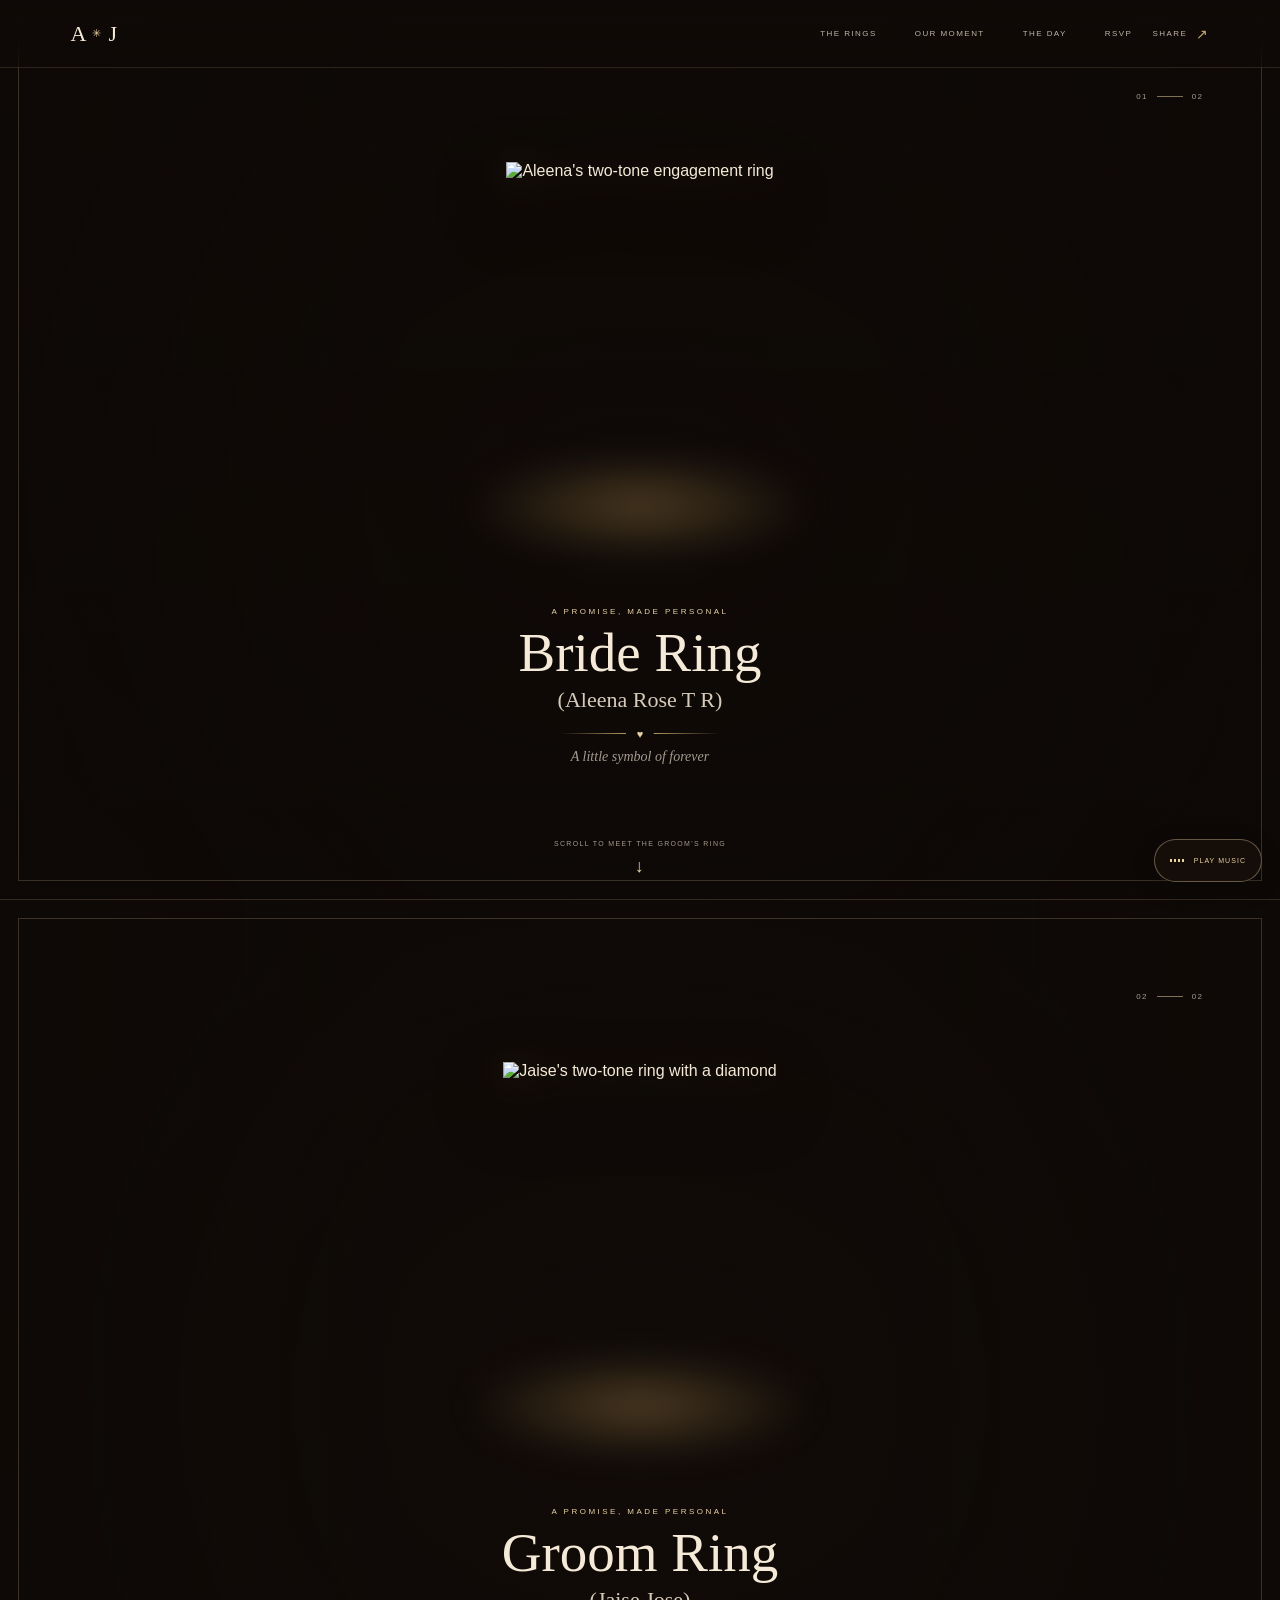
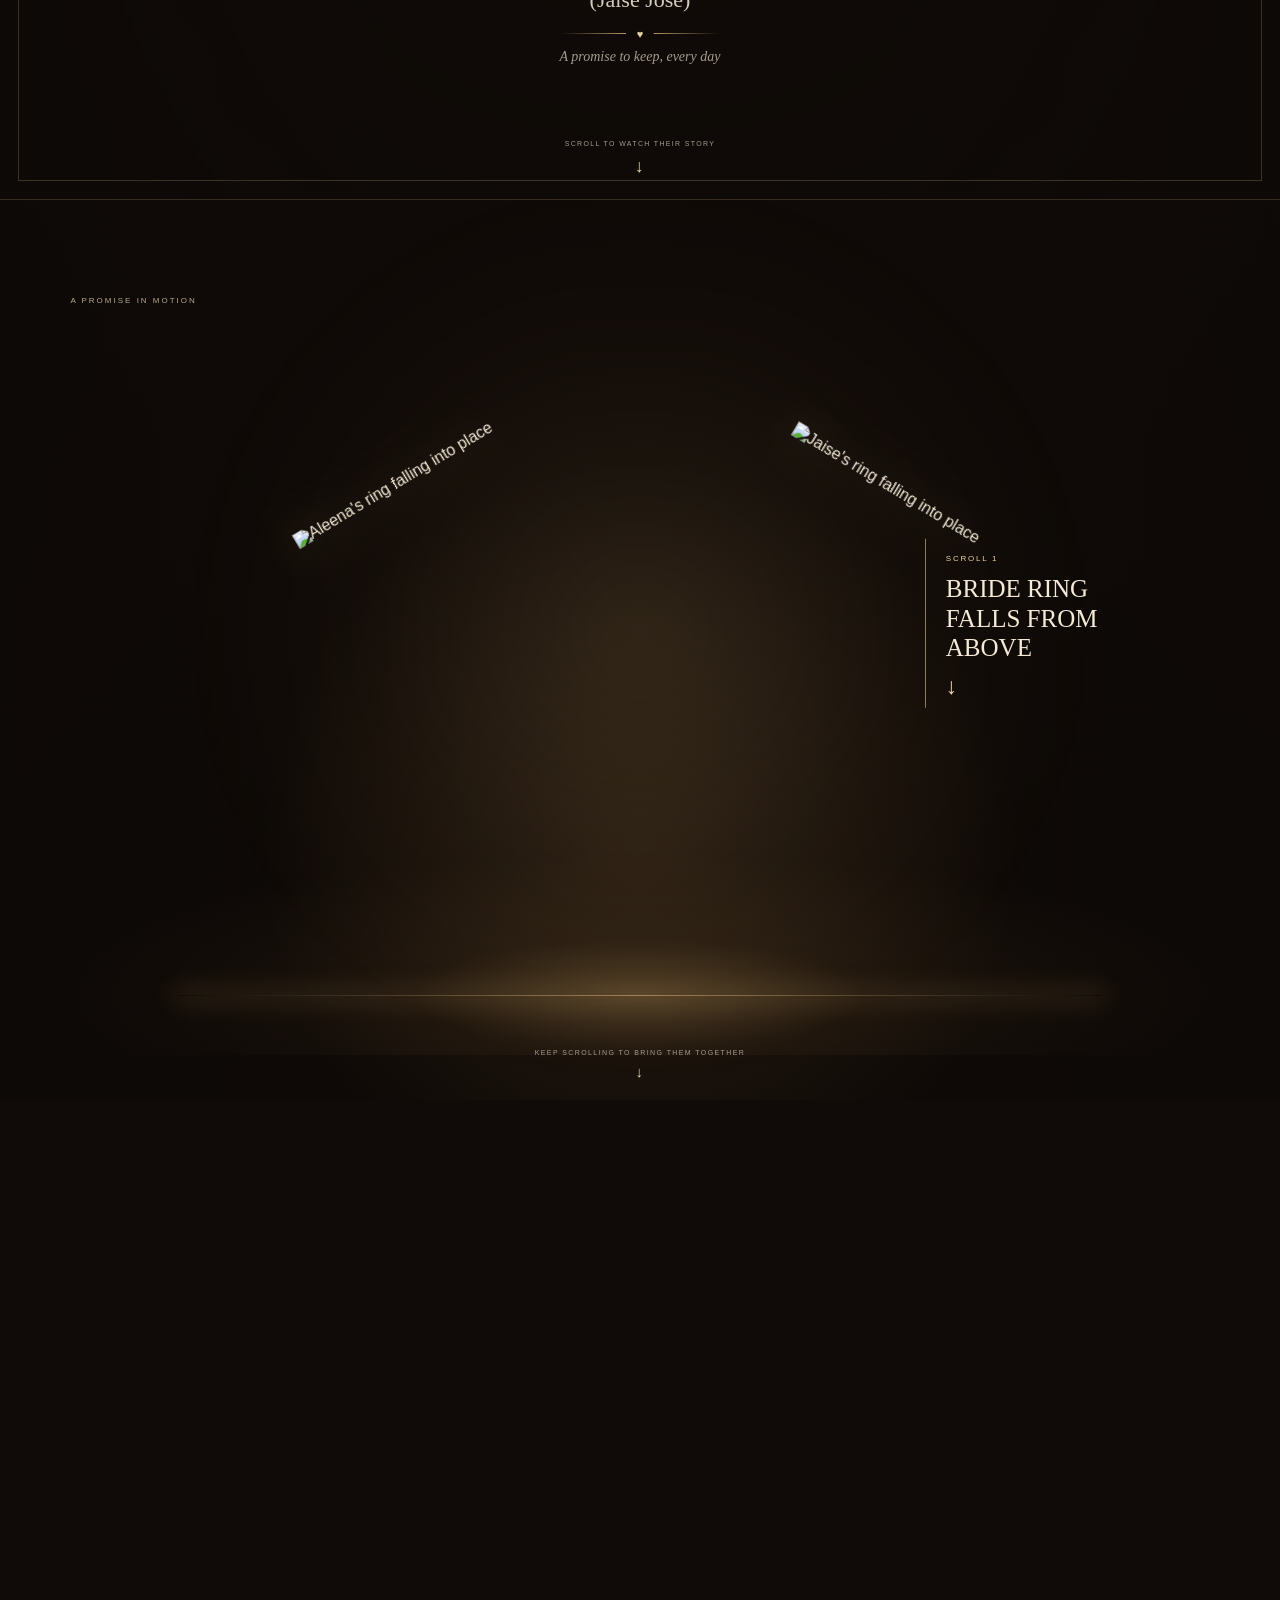
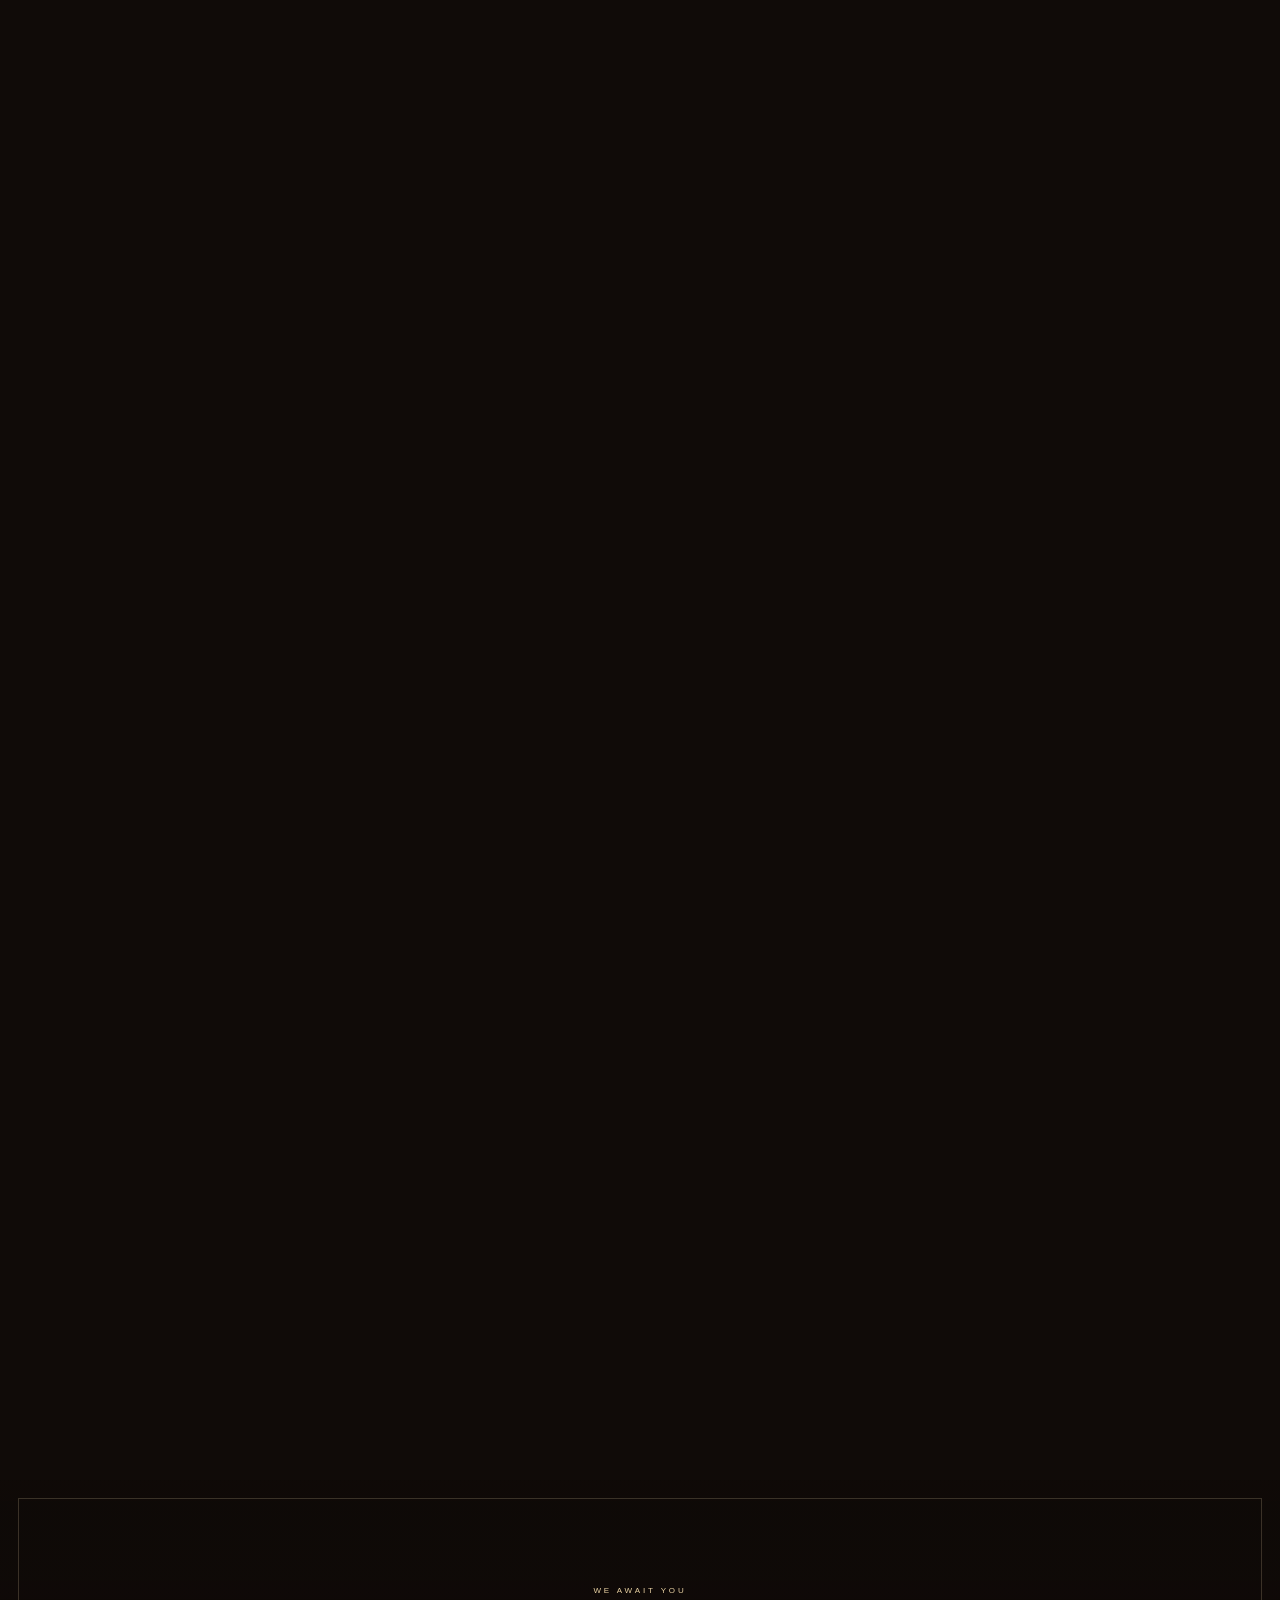
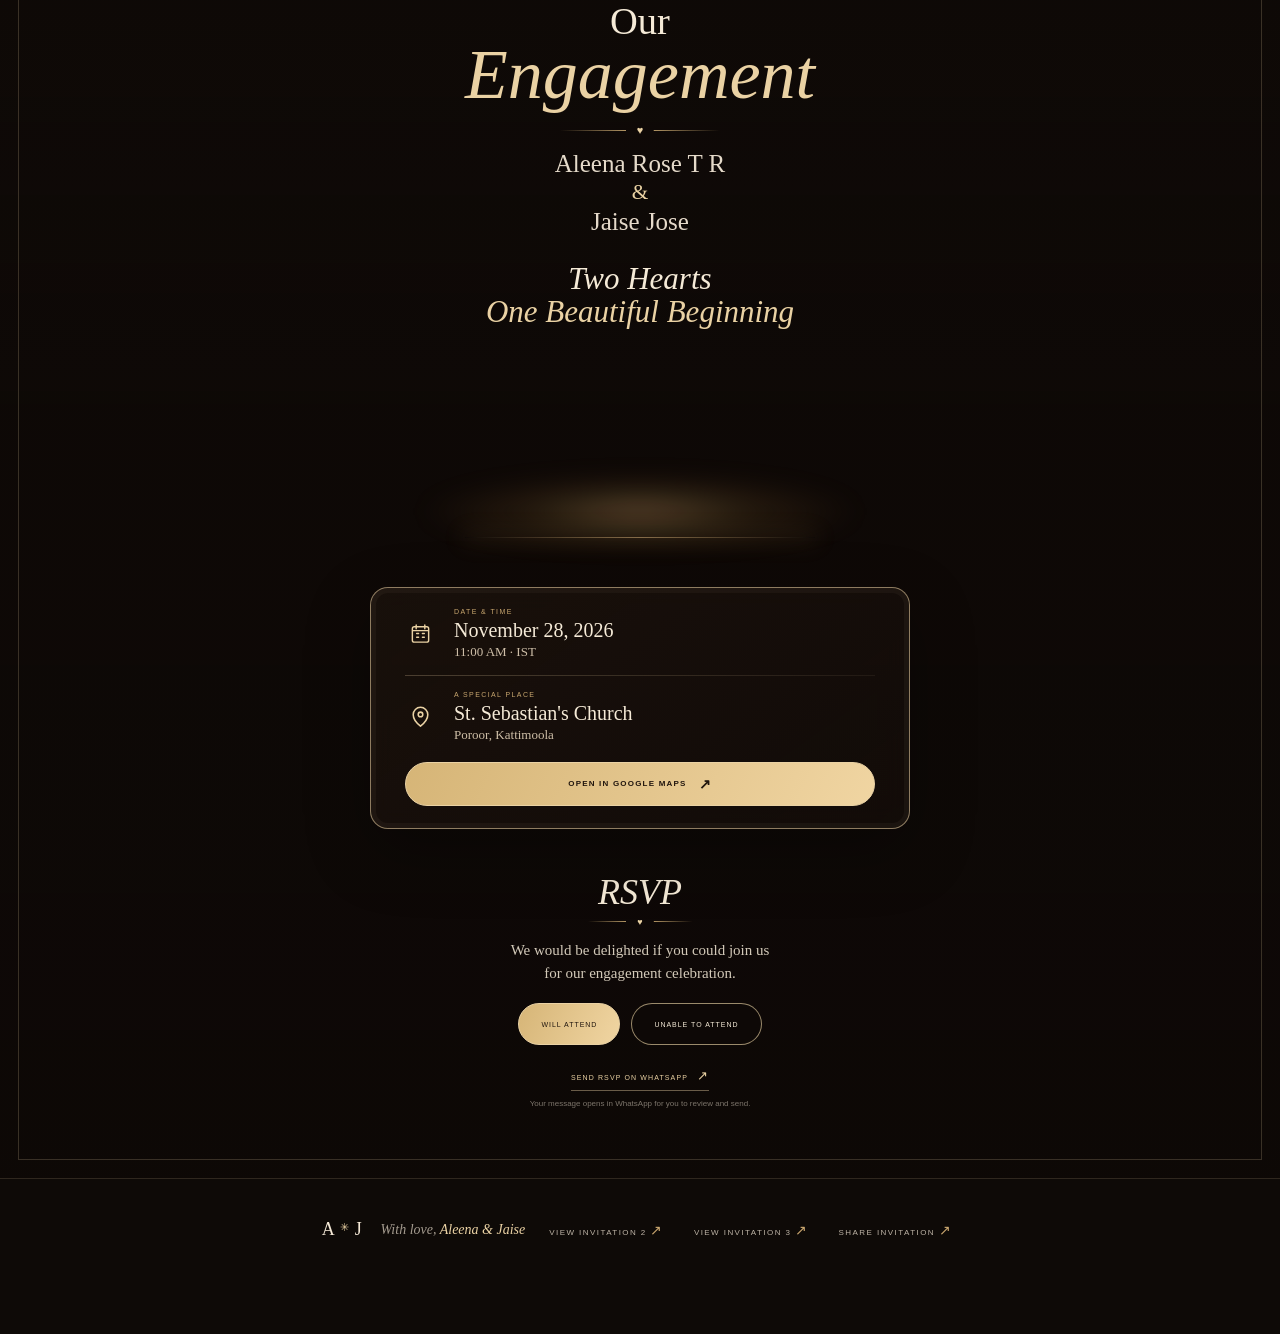
==== index.html @ 7b21bfba "Add invitation site files" ====
<!doctype html>
<html lang="en">
<head>
  <meta charset="utf-8">
  <meta name="viewport" content="width=device-width, initial-scale=1, viewport-fit=cover">
  <meta name="theme-color" content="#140f0c">
  <meta name="description" content="Join Aleena Rose T R and Jaise Jose as they celebrate their engagement on November 28, 2026.">
  <meta property="og:type" content="website">
  <meta property="og:title" content="Aleena Rose T R &amp; Jaise Jose — Engagement Invitation">
  <meta property="og:description" content="Join us to celebrate the beautiful beginning of Aleena and Jaise's journey together.">
  <meta property="og:image" content="https://example.com/assets/rings.jpeg">
  <meta property="og:url" content="https://example.com/">
  <meta name="twitter:card" content="summary_large_image">
  <title>Aleena Rose T R &amp; Jaise Jose | Engagement Invitation</title>
  <link rel="icon" type="image/svg+xml" href="favicon.svg">
  <link rel="preload" href="assets/floral-bokeh-background.webp" as="image" fetchpriority="high">
  <link rel="preload" href="assets/Aleena_Ring.png" as="image" fetchpriority="high">
  <link rel="stylesheet" href="styles.css">
  <script src="content.js" defer></script>
  <script src="script.js" defer></script>
</head>
<body>
  <a class="skip-link" href="#bride-ring">Skip to the invitation</a>
  <div class="petal-layer" id="petal-layer" aria-hidden="true"></div>

  <header class="site-header">
    <a class="wordmark" href="#bride-ring" aria-label="Aleena and Jaise">A <span aria-hidden="true">✳</span> J</a>
    <nav aria-label="Invitation sections">
      <a href="#bride-ring">THE RINGS</a>
      <a href="#ring-journey">OUR MOMENT</a>
      <a href="#the-day">THE DAY</a>
      <a href="#rsvp">RSVP</a>
    </nav>
    <button class="share-top" data-share type="button">SHARE <span aria-hidden="true">↗</span></button>
  </header>

  <main id="invitation">
    <section class="ring-profile ring-profile--bride" id="bride-ring" aria-labelledby="bride-ring-title">
      <div class="profile-copy">
        <p class="eyebrow">A PROMISE, MADE PERSONAL</p>
        <h1 id="bride-ring-title">Bride Ring</h1>
        <p class="profile-name">(<span data-content="brideName">Aleena Rose T R</span>)</p>
        <div class="heart-rule" aria-hidden="true"><span></span><i>♥</i><span></span></div>
        <p class="profile-note">A little symbol of forever</p>
      </div>
      <figure class="profile-art">
        <img id="bride-profile-image" data-ring-photo="bride" src="assets/Aleena_Ring.png" alt="Aleena's two-tone engagement ring" fetchpriority="high" draggable="false">
      </figure>
      <a class="scene-scroll" href="#groom-ring"><span>SCROLL TO MEET THE GROOM'S RING</span><i aria-hidden="true">↓</i></a>
      <span class="profile-index" aria-hidden="true">01 <i></i> 02</span>
    </section>

    <section class="ring-profile ring-profile--groom" id="groom-ring" aria-labelledby="groom-ring-title">
      <div class="profile-copy">
        <p class="eyebrow">A PROMISE, MADE PERSONAL</p>
        <h2 id="groom-ring-title">Groom Ring</h2>
        <p class="profile-name">(<span data-content="groomName">Jaise Jose</span>)</p>
        <div class="heart-rule" aria-hidden="true"><span></span><i>♥</i><span></span></div>
        <p class="profile-note">A promise to keep, every day</p>
      </div>
      <figure class="profile-art">
        <img id="groom-profile-image" data-ring-photo="groom" src="assets/Jaise_Ring.png" alt="Jaise's two-tone ring with a diamond" loading="lazy" draggable="false">
      </figure>
      <a class="scene-scroll" href="#ring-journey"><span>SCROLL TO WATCH THEIR STORY</span><i aria-hidden="true">↓</i></a>
      <span class="profile-index" aria-hidden="true">02 <i></i> 02</span>
    </section>

    <section class="ring-journey" id="ring-journey" aria-label="Scroll to bring the two rings together">
      <div class="ring-stage" id="ring-stage" data-step="1">
        <div class="stage-light" aria-hidden="true"></div>
        <div class="stage-floor" aria-hidden="true"></div>
        <p class="journey-kicker">A PROMISE IN MOTION</p>
        <div class="ring-step-guide" id="ring-step-guide" aria-live="polite" aria-atomic="true">
          <span id="ring-step-number">SCROLL 1</span>
          <p id="ring-step-copy">BRIDE RING<br>FALLS FROM ABOVE</p>
          <i aria-hidden="true">↓</i>
        </div>
        <figure class="journey-ring" id="bride-journey-ring">
          <img data-ring-photo="bride" src="assets/Aleena_Ring.png" alt="Aleena's ring falling into place" draggable="false">
        </figure>
        <figure class="journey-ring" id="groom-journey-ring">
          <img data-ring-photo="groom" src="assets/Jaise_Ring.png" alt="Jaise's ring falling into place" draggable="false">
        </figure>
        <div class="ring-final-copy" id="ring-final-copy" aria-hidden="true">
          <p>Two Hearts</p>
          <h2>One Beautiful Beginning</h2>
        </div>
        <p class="ring-scroll-note">KEEP SCROLLING TO BRING THEM TOGETHER <span aria-hidden="true">↓</span></p>
        <div class="ring-light-burst" aria-hidden="true"></div>
      </div>
    </section>

    <section class="final-invitation" id="the-day" aria-labelledby="invitation-title">
      <div class="final-shell">
        <header class="final-heading">
          <p class="eyebrow">WE AWAIT YOU</p>
          <h2 id="invitation-title"><span>Our</span> <em data-content="eventType">Engagement</em></h2>
          <div class="heart-rule" aria-hidden="true"><span></span><i>♥</i><span></span></div>
          <p class="final-names"><span data-content="brideName">Aleena Rose T R</span><i aria-hidden="true">&amp;</i><span data-content="groomName">Jaise Jose</span></p>
        </header>

        <p class="final-motto"><span>Two Hearts</span><br><em>One Beautiful Beginning</em></p>

        <div class="final-rings" aria-hidden="true">
          <div class="final-ring-glow"></div>
          <figure class="final-ring final-ring--bride"><img data-ring-photo="bride" src="assets/Aleena_Ring.png" alt="" loading="lazy"></figure>
          <figure class="final-ring final-ring--groom"><img data-ring-photo="groom" src="assets/Jaise_Ring.png" alt="" loading="lazy"></figure>
        </div>

        <div class="event-card" aria-label="Engagement date, time and venue">
          <div class="event-row">
            <span class="event-icon" aria-hidden="true">
              <svg viewBox="0 0 24 24" fill="none"><rect x="3.5" y="5" width="17" height="16" rx="2"/><path d="M7.5 3v4M16.5 3v4M4 9h16M8 12h2m4 0h2m-8 4h2m4 0h2"/></svg>
            </span>
            <div>
              <p class="event-label">DATE &amp; TIME</p>
              <strong data-content="eventDate">November 28, 2026</strong>
              <span><span data-content="eventTime">11:00 AM</span> · <span data-content="timezone">IST</span></span>
            </div>
          </div>
          <div class="event-divider"></div>
          <div class="event-row">
            <span class="event-icon event-icon--pin" aria-hidden="true">
              <svg viewBox="0 0 24 24" fill="none"><path d="M19 10.2c0 5.4-7 11-7 11s-7-5.6-7-11a7 7 0 1 1 14 0Z"/><circle cx="12" cy="10" r="2.2"/></svg>
            </span>
            <div>
              <p class="event-label">A SPECIAL PLACE</p>
              <strong data-content="venueName">St. Sebastian's Church</strong>
              <span data-content="venueLocation">Poroor, Kattimoola</span>
            </div>
          </div>
          <a class="map-button" data-maps href="https://www.google.com/maps/search/?api=1&amp;query=St%20Sebastian%27s%20Church%2C%20Poroor%2C%20Kattimoola" target="_blank" rel="noopener noreferrer">
            OPEN IN GOOGLE MAPS <span aria-hidden="true">↗</span>
          </a>
        </div>

        <section class="rsvp-panel" id="rsvp" aria-labelledby="rsvp-title">
          <p class="rsvp-title" id="rsvp-title">RSVP</p>
          <div class="heart-rule heart-rule--small" aria-hidden="true"><span></span><i>♥</i><span></span></div>
          <p class="rsvp-copy">We would be delighted if you could join us<br class="desktop-break"> for our engagement celebration.</p>
          <div class="rsvp-actions">
            <button class="rsvp-choice rsvp-choice--yes" data-rsvp="yes" type="button" aria-pressed="false">WILL ATTEND</button>
            <button class="rsvp-choice" data-rsvp="no" type="button" aria-pressed="false">UNABLE TO ATTEND</button>
          </div>
          <p class="rsvp-status" id="rsvp-status" role="status" aria-live="polite" hidden></p>
          <button class="rsvp-whatsapp" id="rsvp-whatsapp" type="button">SEND RSVP ON WHATSAPP <span aria-hidden="true">↗</span></button>
          <p class="rsvp-note">Your message opens in WhatsApp for you to review and send.</p>
        </section>
      </div>
    </section>
  </main>

  <footer class="site-footer">
    <p class="footer-monogram">A <span aria-hidden="true">✳</span> J</p>
    <p>With love, <span data-content="shortNames">Aleena &amp; Jaise</span></p>
    <a class="footer-share invitation2-link" href="invitation2.html">VIEW INVITATION 2 <span aria-hidden="true">↗</span></a>
    <a class="footer-share invitation2-link" href="invitation3.html">VIEW INVITATION 3 <span aria-hidden="true">↗</span></a>
    <button class="footer-share" data-share type="button">SHARE INVITATION <span aria-hidden="true">↗</span></button>
  </footer>

  <button class="music-control is-paused" id="music-control" type="button" aria-label="Play engagement music" aria-pressed="false" title="Play engagement music">
    <span class="music-bars" aria-hidden="true"><i></i><i></i><i></i><i></i></span>
    <span class="music-label">PLAY MUSIC</span>
  </button>
  <div class="toast" id="toast" role="status" aria-live="polite"></div>
</body>
</html>
---- styles.css ----
:root {
  color-scheme: dark;
  --ink: #100b08;
  --ink-soft: #1c130e;
  --ivory: #f5ead7;
  --ivory-dim: #cfbfa8;
  --gold: #c9a76f;
  --gold-light: #ead2a4;
  --line: rgba(227, 201, 159, .22);
  --serif: "Bodoni 72", Didot, "Baskerville", Georgia, "Times New Roman", serif;
  --sans: "Avenir Next", Avenir, "Segoe UI", sans-serif;
  --script: "Snell Roundhand", "Bodoni 72", "Baskerville", Georgia, serif;
  --page-pad: clamp(20px, 5.5vw, 82px);
}

* { box-sizing: border-box; }
html { scroll-behavior: smooth; scroll-padding-top: 78px; background: var(--ink); }
body { position: relative; isolation: isolate; min-width: 320px; margin: 0; overflow-x: hidden; background: var(--ink); color: var(--ivory); font-family: var(--sans); font-weight: 300; -webkit-font-smoothing: antialiased; }
body::before { position: fixed; z-index: -1; inset: 0; content: ""; pointer-events: none; background: linear-gradient(180deg, rgba(15,10,7,.3), rgba(13,9,7,.68)), url("assets/floral-bokeh-background.webp") center / cover no-repeat; transform: translateZ(0); }
button, a { font: inherit; -webkit-tap-highlight-color: transparent; }
button { color: inherit; }
a { color: inherit; text-decoration: none; }
img { display: block; max-width: 100%; }
[hidden] { display: none !important; }
::selection { color: #17110a; background: var(--gold-light); }
:focus-visible { outline: 2px solid var(--gold-light); outline-offset: 4px; }

.skip-link { position: fixed; z-index: 40; top: 8px; left: 8px; padding: 10px 14px; background: var(--ivory); color: var(--ink); transform: translateY(-150%); }
.skip-link:focus { transform: translateY(0); }
.site-header { position: fixed; z-index: 20; top: 0; left: 0; display: flex; width: 100%; min-height: 68px; align-items: center; justify-content: space-between; gap: 20px; padding: 12px var(--page-pad); border-bottom: 1px solid rgba(234,210,164,.13); background: linear-gradient(180deg, rgba(15,10,7,.84), rgba(15,10,7,.33)); backdrop-filter: blur(14px); }
.wordmark, .footer-monogram { flex: 0 0 auto; color: var(--ivory); font-family: var(--serif); font-size: 22px; letter-spacing: .04em; white-space: nowrap; }
.wordmark span, .footer-monogram span { color: var(--gold-light); font-size: 11px; vertical-align: 4px; }
.site-header nav { display: flex; align-items: center; justify-content: center; gap: clamp(14px, 3vw, 38px); margin-left: auto; }
.site-header nav a, .share-top, .footer-share { color: rgba(245,234,215,.76); font-size: 8px; letter-spacing: .18em; transition: color .25s ease; }
.site-header nav a:hover, .share-top:hover, .footer-share:hover { color: var(--gold-light); }
.share-top { display: inline-flex; min-height: 35px; align-items: center; gap: 9px; border: 0; padding: 0; background: transparent; cursor: pointer; }
.share-top span, .footer-share span { color: var(--gold); font-size: 14px; }

.petal-layer { position: fixed; z-index: 15; inset: 0; overflow: hidden; pointer-events: none; }
.petal { position: absolute; top: -24px; left: var(--left); width: var(--size); height: calc(var(--size) * 1.36); border-radius: 90% 0 90% 0; opacity: 0; background: linear-gradient(140deg, #f2d9c8, #bd8874); box-shadow: 0 0 12px rgba(230,189,148,.32); animation: petal-fall var(--duration) ease-in var(--delay) forwards; }
@keyframes petal-fall { 0% { opacity: 0; transform: translate3d(0,-4vh,0) rotate(0); } 13% { opacity: .76; } 100% { opacity: 0; transform: translate3d(var(--drift),108vh,0) rotate(var(--spin)); } }

.ring-profile { position: relative; display: flex; min-height: 100svh; flex-direction: column; align-items: center; justify-content: center; overflow: hidden; padding: 106px 22px 82px; isolation: isolate; border-bottom: 1px solid rgba(226,196,149,.18); text-align: center; }
.ring-profile::before { position: absolute; z-index: -1; inset: 0; content: ""; background: radial-gradient(ellipse at 50% 55%, rgba(43,25,14,.03), rgba(12,8,6,.4) 75%), linear-gradient(90deg, rgba(13,9,7,.24), transparent 32%, transparent 68%, rgba(13,9,7,.24)); }
.ring-profile::after { position: absolute; z-index: -1; inset: 18px; border: 1px solid rgba(235,211,169,.2); content: ""; pointer-events: none; }
.profile-art { position: relative; display: grid; width: min(80vw, 415px); height: min(49svh, 485px); flex: 0 1 auto; place-items: center; margin: 4px auto 4px; }
.profile-art::after { position: absolute; z-index: -1; right: 6%; bottom: 10%; left: 6%; height: 24%; border-radius: 50%; background: radial-gradient(ellipse, rgba(235,185,106,.3), transparent 68%); content: ""; filter: blur(18px); }
.profile-art img { width: auto; height: 100%; max-width: 100%; object-fit: contain; filter: drop-shadow(0 26px 34px rgba(0,0,0,.5)) drop-shadow(0 0 17px rgba(232,190,127,.17)); }
.profile-copy { position: relative; z-index: 2; order: 2; }
.eyebrow { margin: 0; color: var(--gold-light); font-size: 8px; font-weight: 500; letter-spacing: .31em; }
.profile-copy h1, .profile-copy h2 { margin: 8px 0 0; color: var(--ivory); font-family: var(--serif); font-size: clamp(35px, 6vw, 55px); font-weight: 400; line-height: 1.05; }
.profile-name { margin: 5px 0 0; color: rgba(246,235,217,.86); font-family: var(--serif); font-size: clamp(17px, 3vw, 22px); }
.heart-rule { display: flex; width: min(160px, 44vw); align-items: center; justify-content: center; gap: 11px; margin: 15px auto 9px; color: var(--gold-light); }
.heart-rule span { height: 1px; flex: 1; background: linear-gradient(90deg, transparent, rgba(219,184,123,.8)); }
.heart-rule span:last-child { transform: scaleX(-1); }
.heart-rule i { font-size: 11px; font-style: normal; }
.profile-note { margin: 0; color: rgba(245,234,215,.65); font-family: var(--serif); font-size: 14px; font-style: italic; }
.scene-scroll { position: absolute; z-index: 3; bottom: max(22px, env(safe-area-inset-bottom)); left: 50%; display: flex; flex-direction: column; align-items: center; gap: 9px; color: rgba(245,234,215,.65); font-size: 7px; letter-spacing: .19em; text-align: center; transform: translateX(-50%); }
.scene-scroll i { color: var(--gold-light); font-size: 18px; font-style: normal; animation: scroll-bob 1.6s ease-in-out infinite; }
@keyframes scroll-bob { 0%,100% { transform: translateY(0); opacity: .55; } 50% { transform: translateY(5px); opacity: 1; } }
.profile-index { position: absolute; top: 92px; right: max(34px, 6vw); display: flex; align-items: center; gap: 9px; color: rgba(245,234,215,.65); font-size: 8px; letter-spacing: .16em; }
.profile-index i { width: 26px; height: 1px; background: rgba(233,207,163,.52); }

.ring-journey { position: relative; height: 320svh; background: #100b08; }
.ring-stage { position: sticky; top: 0; height: 100svh; min-height: 580px; overflow: hidden; isolation: isolate; background: #100b08; }
.ring-stage::before { position: absolute; z-index: -2; inset: 0; content: ""; background: linear-gradient(180deg, rgba(11,7,5,.25), rgba(11,7,5,.44)), url("assets/floral-bokeh-background.webp") center 53% / cover no-repeat; }
.ring-stage::after { position: absolute; z-index: -1; inset: 0; content: ""; background: radial-gradient(ellipse at 50% 72%, rgba(231,174,97,.12), transparent 42%), linear-gradient(90deg, rgba(10,7,5,.18), transparent 27%, transparent 73%, rgba(10,7,5,.16)); pointer-events: none; }
.stage-light { position: absolute; top: 48%; left: 50%; width: min(84vw, 920px); aspect-ratio: 1; border-radius: 50%; background: radial-gradient(circle, rgba(231,188,121,.11), rgba(170,125,75,.035) 42%, transparent 70%); filter: blur(15px); transform: translate(-50%,-50%); }
.stage-floor { position: absolute; right: 0; bottom: 5%; left: 0; height: 24%; background: radial-gradient(ellipse at 50% 72%, rgba(236,188,115,.24), rgba(173,124,69,.07) 25%, transparent 64%); }
.stage-floor::after { position: absolute; top: 72%; right: 14%; left: 14%; height: 1px; background: linear-gradient(90deg, transparent, rgba(241,203,146,.48), transparent); content: ""; box-shadow: 0 0 24px 6px rgba(220,173,107,.16); }
.journey-kicker { position: absolute; z-index: 4; top: max(96px, calc(env(safe-area-inset-top) + 78px)); left: var(--page-pad); margin: 0; color: rgba(242,221,185,.75); font-size: 8px; letter-spacing: .25em; }
.ring-step-guide { position: absolute; z-index: 5; top: 47%; right: clamp(24px, 9vw, 145px); width: min(240px, 30vw); border-left: 1px solid rgba(234,210,164,.56); padding: 8px 0 8px 20px; transform: translateY(-50%); }
.ring-step-guide > span { color: var(--gold-light); font-size: 8px; letter-spacing: .22em; }
.ring-step-guide p { margin: 9px 0 10px; color: var(--ivory); font-family: var(--serif); font-size: clamp(17px, 2vw, 25px); line-height: 1.18; }
.ring-step-guide i { color: var(--gold-light); font-size: 23px; font-style: normal; }
.journey-ring { position: absolute; z-index: 3; top: 50%; left: 50%; width: auto; height: min(42svh, 440px); margin: 0; pointer-events: none; will-change: transform; }
.journey-ring img { display: block; width: auto; height: 100%; max-width: none; object-fit: contain; user-select: none; filter: drop-shadow(0 24px 26px rgba(0,0,0,.52)) drop-shadow(0 0 21px rgba(237,198,135,.24)); }
.ring-final-copy { position: absolute; z-index: 4; top: 21%; right: 16px; left: 16px; opacity: 0; text-align: center; transform: translateY(10px); transition: opacity .7s ease, transform .7s ease; }
.ring-stage.is-united .ring-final-copy { opacity: 1; transform: translateY(0); }
.ring-final-copy p { margin: 0 0 4px; color: var(--gold-light); font-family: var(--script); font-size: clamp(22px, 4vw, 34px); font-style: italic; }
.ring-final-copy h2 { margin: 0; color: var(--ivory); font-family: var(--script); font-size: clamp(23px, 4.2vw, 38px); font-weight: 400; font-style: italic; }
.ring-scroll-note { position: absolute; z-index: 5; right: 0; bottom: max(20px, env(safe-area-inset-bottom)); left: 0; margin: 0; color: rgba(245,234,215,.62); font-size: 7px; letter-spacing: .2em; text-align: center; transition: opacity .35s ease; }
.ring-scroll-note span { display: block; margin-top: 7px; color: var(--gold-light); font-size: 15px; }
.ring-stage.is-united .ring-scroll-note { opacity: 0; }
.ring-light-burst { position: absolute; z-index: 1; top: 74%; left: 50%; width: 22px; aspect-ratio: 1; border-radius: 50%; background: radial-gradient(circle, rgba(255,245,220,.84), rgba(233,181,105,.38) 29%, transparent 72%); opacity: 0; transform: translate(-50%,-50%) scale(.25); pointer-events: none; }
.ring-stage.is-united .ring-light-burst { animation: light-burst 1.8s ease-out both; }
@keyframes light-burst { 0% { opacity: 0; transform: translate(-50%,-50%) scale(.25); } 25% { opacity: .9; } 100% { opacity: 0; transform: translate(-50%,-50%) scale(19); } }

.final-invitation { position: relative; min-height: 100svh; overflow: hidden; padding: 106px 22px 70px; isolation: isolate; text-align: center; }
.final-invitation::before { position: absolute; z-index: -2; inset: 0; content: ""; background: linear-gradient(180deg, rgba(13,8,6,.3), rgba(13,8,6,.65) 42%, rgba(13,8,6,.78)), url("assets/floral-bokeh-background.webp") center bottom / cover no-repeat; }
.final-invitation::after { position: absolute; z-index: -1; inset: 18px; border: 1px solid rgba(234,210,164,.2); content: ""; pointer-events: none; }
.final-shell { position: relative; z-index: 1; width: min(100%, 760px); margin: 0 auto; }
.final-heading .eyebrow { letter-spacing: .36em; }
.final-heading h2 { display: flex; flex-direction: column; align-items: center; margin: 8px 0 0; font-family: var(--script); font-size: clamp(42px, 7vw, 70px); font-weight: 400; font-style: italic; line-height: .98; }
.final-heading h2 span { color: var(--ivory); font-size: .55em; font-style: normal; }
.final-heading h2 em { color: var(--gold-light); font-weight: 400; }
.final-heading .heart-rule { margin-top: 15px; }
.final-names { display: flex; flex-direction: column; align-items: center; gap: 3px; margin: 14px 0 0; color: rgba(246,235,217,.93); font-family: var(--serif); font-size: clamp(19px, 3vw, 25px); line-height: 1.12; }
.final-names i { color: var(--gold-light); font-size: .85em; font-style: normal; }
.final-motto { margin: 27px 0 -3px; color: var(--ivory); font-family: var(--script); font-size: clamp(21px, 3.5vw, 31px); font-style: italic; line-height: 1.06; }
.final-motto em { color: var(--gold-light); font-weight: 400; }
.final-rings { position: relative; width: min(100%, 515px); height: clamp(185px, 28svh, 275px); margin: 0 auto 9px; }
.final-ring-glow { position: absolute; right: 7%; bottom: 12%; left: 7%; height: 29%; border-radius: 50%; background: radial-gradient(ellipse, rgba(237,190,116,.35), rgba(207,148,71,.12) 37%, transparent 72%); filter: blur(12px); }
.final-rings::after { position: absolute; right: 16%; bottom: 16%; left: 16%; height: 1px; background: linear-gradient(90deg, transparent, rgba(244,202,138,.48), transparent); content: ""; box-shadow: 0 0 23px 4px rgba(226,174,103,.13); }
.final-ring { position: absolute; top: 0; height: 100%; margin: 0; }
.final-ring img { width: auto; height: 100%; max-width: none; object-fit: contain; filter: drop-shadow(0 19px 20px rgba(0,0,0,.45)) drop-shadow(0 0 16px rgba(232,191,126,.25)); }
.final-ring--bride { left: 50%; transform: translateX(-74%) rotate(20deg); }
.final-ring--groom { left: 50%; transform: translateX(-26%) rotate(-18deg); }

.event-card { width: min(100%, 540px); margin: 0 auto; border: 1px solid rgba(231,205,160,.58); border-radius: 18px; padding: 20px clamp(20px, 5vw, 34px) 22px; background: linear-gradient(145deg, rgba(26,17,12,.88), rgba(20,13,9,.75)); box-shadow: 0 22px 65px rgba(0,0,0,.27), inset 0 0 0 5px rgba(231,205,160,.045); backdrop-filter: blur(12px); text-align: left; }
.event-row { display: grid; grid-template-columns: 34px 1fr; align-items: center; gap: 15px; }
.event-icon { display: grid; width: 31px; height: 31px; place-items: center; color: var(--gold-light); }
.event-icon svg { width: 23px; height: 23px; stroke: currentColor; stroke-width: 1.5; stroke-linecap: round; stroke-linejoin: round; }
.event-icon--pin svg { width: 25px; height: 25px; }
.event-row > div { display: flex; flex-direction: column; align-items: flex-start; gap: 2px; }
.event-label { margin: 0 0 2px; color: var(--gold); font-size: 7px; letter-spacing: .2em; }
.event-row strong { color: var(--ivory); font-family: var(--serif); font-size: clamp(16px, 2.4vw, 20px); font-weight: 400; }
.event-row > div > span { color: var(--ivory-dim); font-family: var(--serif); font-size: 13px; }
.event-divider { height: 1px; margin: 15px 0; background: linear-gradient(90deg, rgba(227,201,159,.26), rgba(227,201,159,.07)); }
.map-button { display: flex; min-height: 44px; align-items: center; justify-content: center; gap: 12px; margin-top: 19px; border: 1px solid var(--gold-light); border-radius: 30px; padding: 0 18px; background: linear-gradient(115deg, #d6b577, #f0d5a2); color: #21160e; font-size: 8px; font-weight: 600; letter-spacing: .15em; text-align: center; transition: filter .25s ease, transform .25s ease; }
.map-button:hover { filter: brightness(1.09); transform: translateY(-2px); }
.map-button span { font-size: 14px; }

.rsvp-panel { margin: 42px auto 0; text-align: center; }
.rsvp-title { margin: 0; color: var(--ivory); font-family: var(--script); font-size: 36px; font-style: italic; }
.heart-rule--small { width: 105px; margin: 4px auto 12px; }
.heart-rule--small i { font-size: 9px; }
.rsvp-copy { margin: 0 auto 18px; color: rgba(245,234,215,.86); font-family: var(--serif); font-size: 15px; line-height: 1.55; }
.rsvp-actions { display: flex; flex-wrap: wrap; justify-content: center; gap: 11px; }
.rsvp-choice { min-height: 42px; border: 1px solid rgba(233,210,164,.65); border-radius: 30px; padding: 0 22px; background: rgba(15,10,8,.44); color: var(--ivory); cursor: pointer; font-size: 7px; letter-spacing: .14em; transition: color .2s ease, background .2s ease, border-color .2s ease; }
.rsvp-choice--yes, .rsvp-choice:hover, .rsvp-choice[aria-pressed="true"] { border-color: var(--gold-light); background: linear-gradient(115deg, #d6b577, #f0d5a2); color: #21160e; }
.rsvp-choice[aria-pressed="true"] { box-shadow: 0 0 0 2px rgba(234,210,164,.22); }
.rsvp-status { margin: 14px 0 0; color: var(--gold-light); font-family: var(--serif); font-size: 16px; font-style: italic; white-space: pre-line; }
.rsvp-whatsapp { margin-top: 16px; border: 0; border-bottom: 1px solid rgba(234,210,164,.42); padding: 7px 0; background: transparent; color: var(--gold-light); cursor: pointer; font-size: 7px; letter-spacing: .16em; }
.rsvp-whatsapp span { margin-left: 6px; font-size: 13px; }
.rsvp-note { margin: 8px 0 0; color: rgba(245,234,215,.48); font-size: 8px; }

.site-footer { display: flex; min-height: 104px; align-items: center; justify-content: center; gap: 10px 18px; flex-wrap: wrap; border-top: 1px solid rgba(234,210,164,.15); padding: 22px var(--page-pad) 76px; background: rgba(15,10,8,.53); }
.footer-monogram { font-size: 18px; }
.site-footer > p:not(.footer-monogram) { margin: 0; color: rgba(245,234,215,.65); font-family: var(--serif); font-size: 14px; font-style: italic; }
.site-footer > p span { color: var(--gold-light); }
.footer-share { border: 0; padding: 6px; background: transparent; cursor: pointer; }

.music-control { position: fixed; z-index: 18; right: max(18px, env(safe-area-inset-right)); bottom: max(18px, env(safe-area-inset-bottom)); display: flex; min-height: 43px; align-items: center; gap: 10px; border: 1px solid rgba(234,210,164,.38); border-radius: 28px; padding: 0 15px; background: rgba(23,15,10,.86); color: var(--gold-light); box-shadow: 0 7px 24px rgba(0,0,0,.2); backdrop-filter: blur(12px); cursor: pointer; }
.music-label { font-size: 7px; letter-spacing: .15em; }
.music-bars { display: flex; height: 14px; align-items: center; gap: 2px; }
.music-bars i { display: block; width: 2px; height: 4px; background: currentColor; animation: music-bar .7s ease-in-out infinite alternate; }
.music-bars i:nth-child(2) { animation-delay: .16s; }.music-bars i:nth-child(3) { animation-delay: .32s; }.music-bars i:nth-child(4) { animation-delay: .48s; }
.music-control.is-paused .music-bars i { height: 3px !important; animation-play-state: paused; }
@keyframes music-bar { to { height: 13px; } }
.toast { position: fixed; z-index: 30; right: 50%; bottom: 78px; max-width: calc(100% - 36px); border: 1px solid rgba(234,210,164,.4); border-radius: 8px; padding: 12px 16px; background: #221810; color: var(--ivory); font-size: 12px; opacity: 0; pointer-events: none; transform: translate(50%,12px); transition: opacity .25s ease, transform .25s ease; }
.toast.is-visible { opacity: 1; transform: translate(50%,0); }

@media (max-width: 700px) {
  :root { --page-pad: 19px; }
  .site-header { min-height: 60px; gap: 11px; padding: 10px 18px; }
  .wordmark { font-size: 18px; }
  .site-header nav { gap: 12px; }
  .site-header nav a { font-size: 6px; letter-spacing: .13em; }
  .share-top { font-size: 6px; letter-spacing: .12em; }
  .ring-profile { padding-top: 88px; padding-bottom: 74px; }
  .ring-profile::after { inset: 11px; }
  .profile-art { width: min(77vw, 340px); height: min(45svh, 385px); }
  .profile-copy h1, .profile-copy h2 { font-size: clamp(34px, 8vw, 48px); }
  .profile-index { top: 78px; right: 28px; font-size: 7px; }
  .ring-stage { min-height: 540px; }
  .journey-kicker { top: 79px; left: 22px; font-size: 7px; }
  .ring-step-guide { top: auto; right: 22px; bottom: 69px; width: 164px; padding-left: 12px; transform: none; }
  .ring-step-guide > span { font-size: 7px; }
  .ring-step-guide p { margin: 5px 0; font-size: 16px; }
  .ring-step-guide i { font-size: 17px; }
  .journey-ring { height: min(36svh, 310px); }
  .ring-final-copy { top: 22%; }
  .ring-final-copy p { font-size: 23px; }
  .ring-final-copy h2 { font-size: 23px; }
  .ring-scroll-note { bottom: max(16px, env(safe-area-inset-bottom)); font-size: 6px; }
  .final-invitation { padding: 87px 18px 54px; }
  .final-invitation::after { inset: 11px; }
  .final-heading h2 { font-size: clamp(43px, 10vw, 61px); }
  .final-names { font-size: 20px; }
  .final-motto { margin-top: 20px; font-size: 24px; }
  .final-rings { height: clamp(176px, 24svh, 225px); }
  .event-card { padding: 18px 18px 20px; }
  .event-row { grid-template-columns: 29px 1fr; gap: 12px; }
  .event-row strong { font-size: 17px; }
  .event-row > div > span { font-size: 12px; }
  .rsvp-panel { margin-top: 35px; }
  .rsvp-copy { font-size: 14px; }
  .rsvp-choice { min-height: 40px; padding: 0 16px; font-size: 6px; }
}

@media (max-width: 420px) {
  .site-header { gap: 8px; }
  .site-header nav { gap: 9px; }
  .site-header nav a { font-size: 5.5px; }
  .share-top { gap: 4px; font-size: 5.5px; }
  .wordmark { font-size: 16px; }
  .profile-art { height: min(41svh, 340px); }
  .scene-scroll { width: calc(100% - 38px); font-size: 6px; }
  .ring-step-guide { right: 18px; width: 148px; }
  .event-card { padding-right: 15px; padding-left: 15px; }
  .desktop-break { display: none; }
  .rsvp-actions { gap: 8px; }
}

@media (max-height: 650px) and (min-width: 701px) {
  .ring-profile { min-height: 680px; }
  .profile-art { height: 380px; }
  .journey-ring { height: 330px; }
  .final-rings { height: 190px; }
}

@media (prefers-reduced-motion: reduce) {
  *, *::before, *::after { scroll-behavior: auto !important; animation-duration: .01ms !important; animation-iteration-count: 1 !important; transition-duration: .01ms !important; }
  .ring-journey { height: 100svh; min-height: 540px; }
  .ring-stage { position: relative; top: auto; height: 100svh; min-height: 540px; }
  #bride-journey-ring { top: 73%; left: calc(50% - 13vw); transform: translate(-50%,-50%) rotate(24deg) !important; }
  #groom-journey-ring { top: 73%; left: calc(50% + 13vw); transform: translate(-50%,-50%) rotate(-24deg) !important; }
  .ring-final-copy { opacity: 1; transform: none; }
  .ring-step-guide, .ring-scroll-note, .ring-light-burst { display: none; }
}
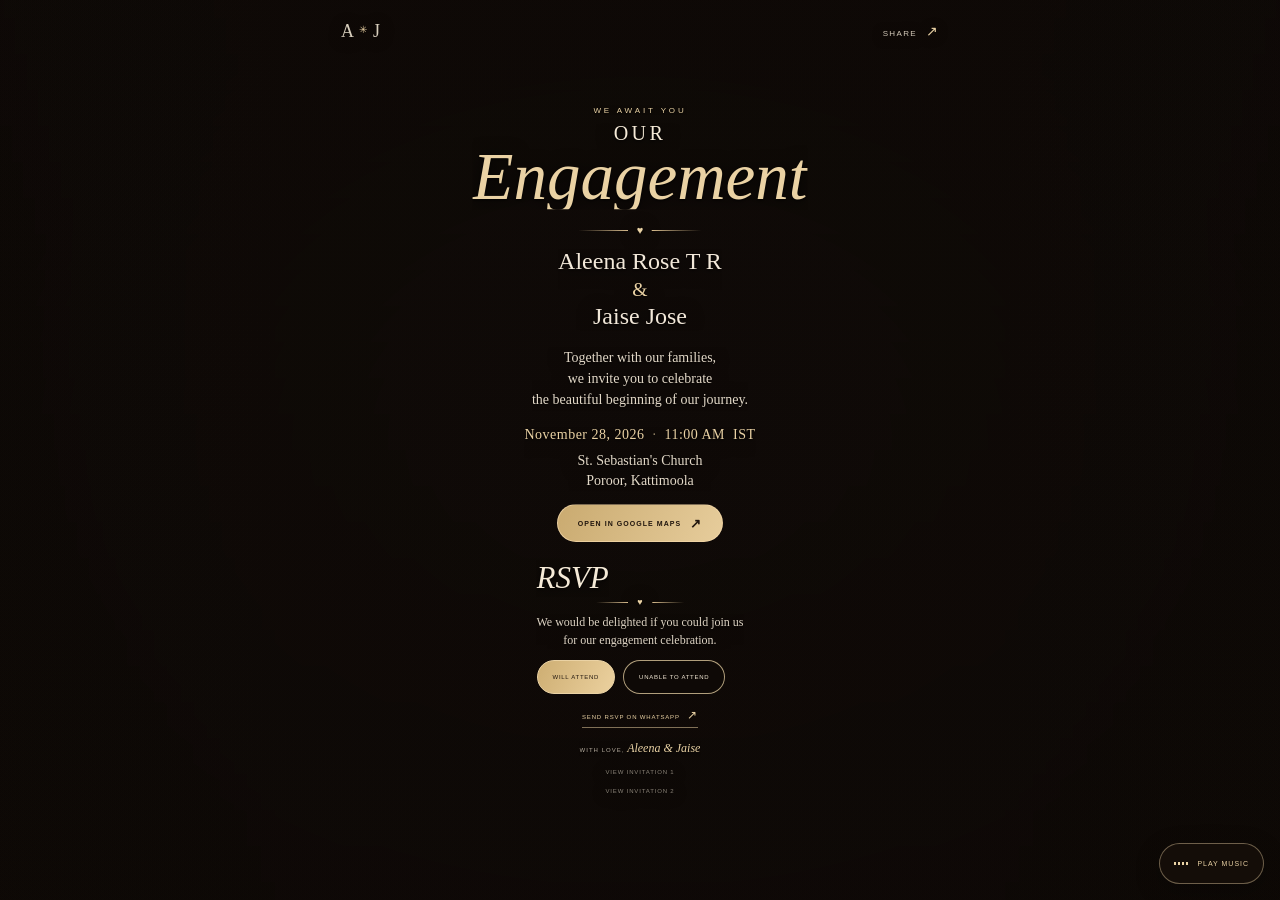
==== commit 19b40c5f: "invitation 3" ====
--- a/index.html
+++ b/index.html
@@ -8,155 +8,61 @@
   <meta property="og:type" content="website">
   <meta property="og:title" content="Aleena Rose T R &amp; Jaise Jose — Engagement Invitation">
   <meta property="og:description" content="Join us to celebrate the beautiful beginning of Aleena and Jaise's journey together.">
-  <meta property="og:image" content="https://example.com/assets/rings.jpeg">
+  <meta property="og:image" data-image="assets/invitation2-floral-background.png" content="assets/invitation2-floral-background.png">
   <meta property="og:url" content="https://example.com/">
   <meta name="twitter:card" content="summary_large_image">
   <title>Aleena Rose T R &amp; Jaise Jose | Engagement Invitation</title>
   <link rel="icon" type="image/svg+xml" href="favicon.svg">
-  <link rel="preload" href="assets/floral-bokeh-background.webp" as="image" fetchpriority="high">
-  <link rel="preload" href="assets/Aleena_Ring.png" as="image" fetchpriority="high">
-  <link rel="stylesheet" href="styles.css">
+  <link rel="preload" href="assets/invitation2-floral-background.png" as="image" fetchpriority="high">
+  <link rel="stylesheet" href="invitation3.css">
   <script src="content.js" defer></script>
   <script src="script.js" defer></script>
 </head>
-<body>
-  <a class="skip-link" href="#bride-ring">Skip to the invitation</a>
-  <div class="petal-layer" id="petal-layer" aria-hidden="true"></div>
+<body class="invitation3-page">
+  <a class="skip-link" href="#invitation-content">Skip to the invitation</a>
+  <div class="petal-layer" aria-hidden="true">
+    <i class="petal petal--one"></i><i class="petal petal--two"></i>
+    <i class="petal petal--three"></i><i class="petal petal--four"></i>
+    <i class="petal petal--five"></i><i class="petal petal--six"></i>
+    <i class="petal petal--seven"></i><i class="petal petal--eight"></i>
+    <i class="petal petal--nine"></i><i class="petal petal--ten"></i>
+    <i class="petal petal--eleven"></i><i class="petal petal--twelve"></i>
+  </div>
 
-  <header class="site-header">
-    <a class="wordmark" href="#bride-ring" aria-label="Aleena and Jaise">A <span aria-hidden="true">✳</span> J</a>
-    <nav aria-label="Invitation sections">
-      <a href="#bride-ring">THE RINGS</a>
-      <a href="#ring-journey">OUR MOMENT</a>
-      <a href="#the-day">THE DAY</a>
-      <a href="#rsvp">RSVP</a>
-    </nav>
-    <button class="share-top" data-share type="button">SHARE <span aria-hidden="true">↗</span></button>
+  <header class="invitation3-header">
+    <a class="monogram" href="index.html" aria-label="Return to the main invitation">A <span aria-hidden="true">✳</span> J</a>
+    <button class="share-button" data-share type="button">SHARE <span aria-hidden="true">↗</span></button>
   </header>
 
-  <main id="invitation">
-    <section class="ring-profile ring-profile--bride" id="bride-ring" aria-labelledby="bride-ring-title">
-      <div class="profile-copy">
-        <p class="eyebrow">A PROMISE, MADE PERSONAL</p>
-        <h1 id="bride-ring-title">Bride Ring</h1>
-        <p class="profile-name">(<span data-content="brideName">Aleena Rose T R</span>)</p>
-        <div class="heart-rule" aria-hidden="true"><span></span><i>♥</i><span></span></div>
-        <p class="profile-note">A little symbol of forever</p>
-      </div>
-      <figure class="profile-art">
-        <img id="bride-profile-image" data-ring-photo="bride" src="assets/Aleena_Ring.png" alt="Aleena's two-tone engagement ring" fetchpriority="high" draggable="false">
-      </figure>
-      <a class="scene-scroll" href="#groom-ring"><span>SCROLL TO MEET THE GROOM'S RING</span><i aria-hidden="true">↓</i></a>
-      <span class="profile-index" aria-hidden="true">01 <i></i> 02</span>
+  <main class="invitation-copy" id="invitation-content">
+    <p class="eyebrow writing-reveal" style="--write-delay:.15s">WE AWAIT YOU</p>
+    <h1 class="invitation-title writing-reveal" style="--write-delay:.55s"><span>Our</span><em data-content="eventType">Engagement</em></h1>
+    <div class="heart-rule writing-rule" aria-hidden="true" style="--write-delay:1.75s"><i></i><span>♥</span><i></i></div>
+    <p class="couple-names writing-reveal" style="--write-delay:2s"><span data-content="brideName">Aleena Rose T R</span><i aria-hidden="true">&amp;</i><span data-content="groomName">Jaise Jose</span></p>
+    <p class="invitation-message writing-reveal" style="--write-delay:2.95s"><span>Together with our families,</span><br><span>we invite you to celebrate</span><br><span>the beautiful beginning of our journey.</span></p>
+
+    <section class="event-details writing-reveal" aria-label="Engagement date, time and venue" style="--write-delay:3.75s">
+      <p class="event-date"><span data-content="eventDate">November 28, 2026</span><i aria-hidden="true">·</i><span data-content="eventTime">11:00 AM</span><span data-content="timezone">IST</span></p>
+      <p class="event-venue"><span data-content="venueName">St. Sebastian's Church</span><br><span data-content="venueLocation">Poroor, Kattimoola</span></p>
     </section>
 
-    <section class="ring-profile ring-profile--groom" id="groom-ring" aria-labelledby="groom-ring-title">
-      <div class="profile-copy">
-        <p class="eyebrow">A PROMISE, MADE PERSONAL</p>
-        <h2 id="groom-ring-title">Groom Ring</h2>
-        <p class="profile-name">(<span data-content="groomName">Jaise Jose</span>)</p>
-        <div class="heart-rule" aria-hidden="true"><span></span><i>♥</i><span></span></div>
-        <p class="profile-note">A promise to keep, every day</p>
+    <a class="map-button writing-reveal" data-maps href="https://www.google.com/maps/search/?api=1&amp;query=St%20Sebastian%27s%20Church%2C%20Poroor%2C%20Kattimoola" target="_blank" rel="noopener noreferrer" style="--write-delay:4.45s">OPEN IN GOOGLE MAPS <span aria-hidden="true">↗</span></a>
+
+    <section class="rsvp-panel" id="rsvp" aria-labelledby="rsvp-title">
+      <h2 class="rsvp-title writing-reveal" id="rsvp-title" style="--write-delay:4.95s">RSVP</h2>
+      <div class="heart-rule heart-rule--small writing-rule" aria-hidden="true" style="--write-delay:5.25s"><i></i><span>♥</span><i></i></div>
+      <p class="rsvp-copy writing-reveal" style="--write-delay:5.45s">We would be delighted if you could join us<br class="desktop-break"> for our engagement celebration.</p>
+      <div class="rsvp-actions writing-reveal" style="--write-delay:5.95s">
+        <button class="rsvp-choice rsvp-choice--yes" data-rsvp="yes" type="button" aria-pressed="false">WILL ATTEND</button>
+        <button class="rsvp-choice" data-rsvp="no" type="button" aria-pressed="false">UNABLE TO ATTEND</button>
       </div>
-      <figure class="profile-art">
-        <img id="groom-profile-image" data-ring-photo="groom" src="assets/Jaise_Ring.png" alt="Jaise's two-tone ring with a diamond" loading="lazy" draggable="false">
-      </figure>
-      <a class="scene-scroll" href="#ring-journey"><span>SCROLL TO WATCH THEIR STORY</span><i aria-hidden="true">↓</i></a>
-      <span class="profile-index" aria-hidden="true">02 <i></i> 02</span>
+      <p class="rsvp-status" id="rsvp-status" role="status" aria-live="polite" hidden></p>
+      <button class="rsvp-whatsapp writing-reveal" id="rsvp-whatsapp" type="button" style="--write-delay:6.3s">SEND RSVP ON WHATSAPP <span aria-hidden="true">↗</span></button>
     </section>
-
-    <section class="ring-journey" id="ring-journey" aria-label="Scroll to bring the two rings together">
-      <div class="ring-stage" id="ring-stage" data-step="1">
-        <div class="stage-light" aria-hidden="true"></div>
-        <div class="stage-floor" aria-hidden="true"></div>
-        <p class="journey-kicker">A PROMISE IN MOTION</p>
-        <div class="ring-step-guide" id="ring-step-guide" aria-live="polite" aria-atomic="true">
-          <span id="ring-step-number">SCROLL 1</span>
-          <p id="ring-step-copy">BRIDE RING<br>FALLS FROM ABOVE</p>
-          <i aria-hidden="true">↓</i>
-        </div>
-        <figure class="journey-ring" id="bride-journey-ring">
-          <img data-ring-photo="bride" src="assets/Aleena_Ring.png" alt="Aleena's ring falling into place" draggable="false">
-        </figure>
-        <figure class="journey-ring" id="groom-journey-ring">
-          <img data-ring-photo="groom" src="assets/Jaise_Ring.png" alt="Jaise's ring falling into place" draggable="false">
-        </figure>
-        <div class="ring-final-copy" id="ring-final-copy" aria-hidden="true">
-          <p>Two Hearts</p>
-          <h2>One Beautiful Beginning</h2>
-        </div>
-        <p class="ring-scroll-note">KEEP SCROLLING TO BRING THEM TOGETHER <span aria-hidden="true">↓</span></p>
-        <div class="ring-light-burst" aria-hidden="true"></div>
-      </div>
-    </section>
-
-    <section class="final-invitation" id="the-day" aria-labelledby="invitation-title">
-      <div class="final-shell">
-        <header class="final-heading">
-          <p class="eyebrow">WE AWAIT YOU</p>
-          <h2 id="invitation-title"><span>Our</span> <em data-content="eventType">Engagement</em></h2>
-          <div class="heart-rule" aria-hidden="true"><span></span><i>♥</i><span></span></div>
-          <p class="final-names"><span data-content="brideName">Aleena Rose T R</span><i aria-hidden="true">&amp;</i><span data-content="groomName">Jaise Jose</span></p>
-        </header>
-
-        <p class="final-motto"><span>Two Hearts</span><br><em>One Beautiful Beginning</em></p>
-
-        <div class="final-rings" aria-hidden="true">
-          <div class="final-ring-glow"></div>
-          <figure class="final-ring final-ring--bride"><img data-ring-photo="bride" src="assets/Aleena_Ring.png" alt="" loading="lazy"></figure>
-          <figure class="final-ring final-ring--groom"><img data-ring-photo="groom" src="assets/Jaise_Ring.png" alt="" loading="lazy"></figure>
-        </div>
-
-        <div class="event-card" aria-label="Engagement date, time and venue">
-          <div class="event-row">
-            <span class="event-icon" aria-hidden="true">
-              <svg viewBox="0 0 24 24" fill="none"><rect x="3.5" y="5" width="17" height="16" rx="2"/><path d="M7.5 3v4M16.5 3v4M4 9h16M8 12h2m4 0h2m-8 4h2m4 0h2"/></svg>
-            </span>
-            <div>
-              <p class="event-label">DATE &amp; TIME</p>
-              <strong data-content="eventDate">November 28, 2026</strong>
-              <span><span data-content="eventTime">11:00 AM</span> · <span data-content="timezone">IST</span></span>
-            </div>
-          </div>
-          <div class="event-divider"></div>
-          <div class="event-row">
-            <span class="event-icon event-icon--pin" aria-hidden="true">
-              <svg viewBox="0 0 24 24" fill="none"><path d="M19 10.2c0 5.4-7 11-7 11s-7-5.6-7-11a7 7 0 1 1 14 0Z"/><circle cx="12" cy="10" r="2.2"/></svg>
-            </span>
-            <div>
-              <p class="event-label">A SPECIAL PLACE</p>
-              <strong data-content="venueName">St. Sebastian's Church</strong>
-              <span data-content="venueLocation">Poroor, Kattimoola</span>
-            </div>
-          </div>
-          <a class="map-button" data-maps href="https://www.google.com/maps/search/?api=1&amp;query=St%20Sebastian%27s%20Church%2C%20Poroor%2C%20Kattimoola" target="_blank" rel="noopener noreferrer">
-            OPEN IN GOOGLE MAPS <span aria-hidden="true">↗</span>
-          </a>
-        </div>
-
-        <section class="rsvp-panel" id="rsvp" aria-labelledby="rsvp-title">
-          <p class="rsvp-title" id="rsvp-title">RSVP</p>
-          <div class="heart-rule heart-rule--small" aria-hidden="true"><span></span><i>♥</i><span></span></div>
-          <p class="rsvp-copy">We would be delighted if you could join us<br class="desktop-break"> for our engagement celebration.</p>
-          <div class="rsvp-actions">
-            <button class="rsvp-choice rsvp-choice--yes" data-rsvp="yes" type="button" aria-pressed="false">WILL ATTEND</button>
-            <button class="rsvp-choice" data-rsvp="no" type="button" aria-pressed="false">UNABLE TO ATTEND</button>
-          </div>
-          <p class="rsvp-status" id="rsvp-status" role="status" aria-live="polite" hidden></p>
-          <button class="rsvp-whatsapp" id="rsvp-whatsapp" type="button">SEND RSVP ON WHATSAPP <span aria-hidden="true">↗</span></button>
-          <p class="rsvp-note">Your message opens in WhatsApp for you to review and send.</p>
-        </section>
-      </div>
-    </section>
+    <p class="signature writing-reveal" style="--write-delay:6.7s">WITH LOVE, <span data-content="shortNames">Aleena &amp; Jaise</span></p>
+    <a class="other-invitation" href="invitation1.html">VIEW INVITATION 1</a>
+    <a class="other-invitation" href="invitation2.html">VIEW INVITATION 2</a>
   </main>
-
-  <footer class="site-footer">
-    <p class="footer-monogram">A <span aria-hidden="true">✳</span> J</p>
-    <p>With love, <span data-content="shortNames">Aleena &amp; Jaise</span></p>
-    <a class="footer-share invitation2-link" href="invitation2.html">VIEW INVITATION 2 <span aria-hidden="true">↗</span></a>
-    <a class="footer-share invitation2-link" href="invitation3.html">VIEW INVITATION 3 <span aria-hidden="true">↗</span></a>
-    <button class="footer-share" data-share type="button">SHARE INVITATION <span aria-hidden="true">↗</span></button>
-  </footer>
 
   <button class="music-control is-paused" id="music-control" type="button" aria-label="Play engagement music" aria-pressed="false" title="Play engagement music">
     <span class="music-bars" aria-hidden="true"><i></i><i></i><i></i><i></i></span>
--- a/invitation3.css
+++ b/invitation3.css
@@ -0,0 +1,117 @@
+:root {
+  color-scheme: dark;
+  --ink: #100b08;
+  --ivory: #f5ead7;
+  --ivory-dim: #cfbfa8;
+  --gold: #c9a76f;
+  --gold-light: #ead2a4;
+  --serif: "Bodoni 72", Didot, "Baskerville", Georgia, "Times New Roman", serif;
+  --sans: "Avenir Next", Avenir, "Segoe UI", sans-serif;
+  --script: "Snell Roundhand", "Bodoni 72", "Baskerville", Georgia, serif;
+}
+* { box-sizing: border-box; }
+html { min-width: 320px; min-height: 100%; scroll-behavior: smooth; background: var(--ink); }
+body { position: relative; isolation: isolate; min-width: 320px; min-height: 100svh; margin: 0; overflow-x: hidden; background: var(--ink); color: var(--ivory); font-family: var(--sans); font-weight: 300; -webkit-font-smoothing: antialiased; }
+body::before { position: fixed; z-index: -2; inset: 0; content: ""; background: linear-gradient(180deg, rgba(13,8,6,.12), rgba(13,8,6,.22)), url("assets/invitation2-floral-background.png") center / cover no-repeat; }
+body::after { position: fixed; z-index: -1; inset: 0; content: ""; background: radial-gradient(ellipse at 50% 49%, rgba(9,5,3,.04), rgba(9,5,3,.2) 72%), linear-gradient(90deg, rgba(9,6,4,.1), transparent 22%, transparent 78%, rgba(9,6,4,.1)); pointer-events: none; }
+button, a { font: inherit; -webkit-tap-highlight-color: transparent; }
+button { color: inherit; }
+a { color: inherit; text-decoration: none; }
+[hidden] { display: none !important; }
+:focus-visible { outline: 2px solid var(--gold-light); outline-offset: 4px; }
+::selection { color: #17110a; background: var(--gold-light); }
+.skip-link { position: fixed; z-index: 40; top: 8px; left: 8px; padding: 10px 14px; background: var(--ivory); color: var(--ink); transform: translateY(-150%); }
+.skip-link:focus { transform: translateY(0); }
+
+.petal-layer { position: fixed; z-index: 5; inset: 0; overflow: hidden; pointer-events: none; }
+.petal { position: absolute; top: -32px; left: var(--left); width: var(--size); height: calc(var(--size) * 1.36); border-radius: 90% 0 90% 0; opacity: 0; background: linear-gradient(140deg, #fff1e9, #e9a99d 68%, #bd8176); box-shadow: 0 0 14px rgba(239,188,160,.52); animation: petal-fall var(--duration) linear var(--delay) infinite; will-change: transform, opacity; }
+.petal--one { --left: 5%; --size: 9px; --duration: 15s; --delay: -8s; --drift: 35px; --spin: 460deg; }
+.petal--two { --left: 94%; --size: 12px; --duration: 18s; --delay: -13s; --drift: -48px; --spin: 650deg; }
+.petal--three { --left: 12%; --size: 7px; --duration: 17s; --delay: -3s; --drift: 52px; --spin: 520deg; }
+.petal--four { --left: 88%; --size: 8px; --duration: 14s; --delay: -10s; --drift: -30px; --spin: 410deg; }
+.petal--five { --left: 2%; --size: 11px; --duration: 20s; --delay: -16s; --drift: 62px; --spin: 730deg; }
+.petal--six { --left: 97%; --size: 7px; --duration: 16s; --delay: -6s; --drift: -54px; --spin: 490deg; }
+.petal--seven { --left: 8%; --size: 10px; --duration: 19s; --delay: -11s; --drift: 38px; --spin: 590deg; }
+.petal--eight { --left: 91%; --size: 9px; --duration: 17s; --delay: -2s; --drift: -64px; --spin: 620deg; }
+.petal--nine { --left: 4%; --size: 6px; --duration: 14s; --delay: -5s; --drift: 42px; --spin: 440deg; }
+.petal--ten { --left: 96%; --size: 11px; --duration: 21s; --delay: -17s; --drift: -36px; --spin: 700deg; }
+.petal--eleven { --left: 15%; --size: 8px; --duration: 18s; --delay: -7s; --drift: 44px; --spin: 540deg; }
+.petal--twelve { --left: 85%; --size: 6px; --duration: 15s; --delay: -12s; --drift: -42px; --spin: 500deg; }
+@keyframes petal-fall { 0% { opacity: 0; transform: translate3d(0,-4vh,0) rotate(0); } 12% { opacity: .78; } 82% { opacity: .66; } 100% { opacity: 0; transform: translate3d(var(--drift),110vh,0) rotate(var(--spin)); } }
+
+.invitation3-header { position: absolute; z-index: 2; top: max(14px, env(safe-area-inset-top)); left: 50%; display: flex; width: min(100%, 650px); align-items: center; justify-content: space-between; padding: 0 26px; transform: translateX(-50%); }
+.monogram { color: rgba(245,234,215,.88); font-family: var(--serif); font-size: 18px; letter-spacing: .04em; text-shadow: 0 2px 14px rgba(0,0,0,.65); }
+.monogram span { color: var(--gold-light); font-size: 10px; vertical-align: 4px; }
+.share-button { border: 0; padding: 9px 0; background: transparent; color: rgba(245,234,215,.85); cursor: pointer; font-size: 8px; letter-spacing: .17em; text-shadow: 0 2px 12px rgba(0,0,0,.8); }
+.share-button span { margin-left: 5px; color: var(--gold-light); font-size: 14px; }
+
+.invitation-copy { position: relative; z-index: 2; display: flex; width: min(100% - 34px, 480px); min-height: 100svh; flex-direction: column; align-items: center; justify-content: center; margin: 0 auto; padding: max(62px, env(safe-area-inset-top) + 54px) 0 max(62px, env(safe-area-inset-bottom) + 50px); text-align: center; text-shadow: 0 2px 18px rgba(0,0,0,.82), 0 1px 3px rgba(0,0,0,.8); }
+.eyebrow { margin: 0; color: var(--gold-light); font-size: 8px; font-weight: 500; letter-spacing: .36em; }
+.invitation-title { display: flex; max-width: 100%; flex-direction: column; align-items: center; margin: 9px 0 0; font-family: var(--script); font-size: clamp(46px, 10vw, 67px); font-weight: 400; font-style: italic; line-height: .98; }
+.invitation-title span { color: var(--ivory); font-family: var(--serif); font-size: .3em; font-style: normal; letter-spacing: .17em; text-transform: uppercase; }
+.invitation-title em { color: var(--gold-light); font-weight: 400; }
+.heart-rule { display: flex; width: 124px; align-items: center; justify-content: center; gap: 9px; margin: 15px auto 0; color: var(--gold-light); }
+.heart-rule i { height: 1px; flex: 1; background: linear-gradient(90deg, transparent, rgba(237,207,156,.9)); }
+.heart-rule i:last-child { transform: scaleX(-1); }
+.heart-rule span { font-size: 11px; }
+.couple-names { display: flex; max-width: 100%; flex-direction: column; align-items: center; gap: 4px; margin: 13px 0 0; color: rgba(250,240,224,.97); font-family: var(--serif); font-size: clamp(19px, 4.5vw, 24px); line-height: 1.08; }
+.couple-names i { color: var(--gold-light); font-size: .82em; font-style: normal; }
+.invitation-message { margin: 17px 0 0; color: rgba(246,235,217,.92); font-family: var(--serif); font-size: clamp(12px, 3vw, 14px); line-height: 1.5; }
+.event-details { margin-top: 17px; color: var(--ivory); font-family: var(--serif); }
+.event-date { display: flex; flex-wrap: wrap; align-items: center; justify-content: center; gap: 5px 8px; margin: 0; color: var(--gold-light); font-size: clamp(12px, 3vw, 14px); letter-spacing: .035em; }
+.event-date i { color: rgba(234,210,164,.65); font-style: normal; }
+.event-venue { margin: 8px 0 0; color: rgba(246,235,217,.92); font-size: 14px; line-height: 1.4; }
+.map-button { display: inline-flex; min-height: 38px; align-items: center; justify-content: center; gap: 9px; margin-top: 14px; border: 1px solid rgba(244,216,169,.78); border-radius: 30px; padding: 0 20px; background: linear-gradient(115deg, rgba(214,181,119,.94), rgba(240,213,162,.96)); color: #21160e; font-size: 7px; font-weight: 600; letter-spacing: .15em; text-shadow: none; transition: filter .25s ease, transform .25s ease; }
+.map-button:hover { filter: brightness(1.1); transform: translateY(-2px); }
+.map-button span { font-size: 13px; }
+.rsvp-panel { margin: 18px auto 0; text-align: center; }
+.rsvp-title { margin: 0; color: var(--ivory); font-family: var(--script); font-size: 31px; font-weight: 400; font-style: italic; }
+.heart-rule--small { width: 88px; margin-top: 1px; }
+.heart-rule--small span { font-size: 9px; }
+.rsvp-copy { margin: 7px auto 11px; color: rgba(246,235,217,.9); font-family: var(--serif); font-size: 12px; line-height: 1.45; }
+.rsvp-actions { display: flex; flex-wrap: wrap; justify-content: center; gap: 8px; }
+.rsvp-choice { min-height: 34px; border: 1px solid rgba(233,210,164,.75); border-radius: 30px; padding: 0 15px; background: rgba(17,11,8,.46); color: var(--ivory); cursor: pointer; font-size: 6px; letter-spacing: .12em; transition: color .2s ease, background .2s ease, border-color .2s ease; backdrop-filter: blur(3px); }
+.rsvp-choice--yes, .rsvp-choice:hover, .rsvp-choice[aria-pressed="true"] { border-color: var(--gold-light); background: linear-gradient(115deg, rgba(214,181,119,.96), rgba(240,213,162,.98)); color: #21160e; }
+.rsvp-choice[aria-pressed="true"] { box-shadow: 0 0 0 2px rgba(234,210,164,.24); }
+.rsvp-status { margin: 10px 0 0; color: var(--gold-light); font-family: var(--serif); font-size: 14px; font-style: italic; white-space: pre-line; }
+.rsvp-whatsapp { margin-top: 9px; border: 0; border-bottom: 1px solid rgba(234,210,164,.52); padding: 5px 0; background: transparent; color: var(--gold-light); cursor: pointer; font-size: 6px; letter-spacing: .14em; }
+.rsvp-whatsapp span { margin-left: 5px; font-size: 12px; }
+.signature { margin: 13px 0 0; color: rgba(245,234,215,.74); font-size: 6px; letter-spacing: .17em; }
+.signature span { color: var(--gold-light); font-family: var(--serif); font-size: 12px; font-style: italic; letter-spacing: 0; }
+.other-invitation { margin-top: 13px; color: rgba(245,234,215,.55); font-size: 6px; letter-spacing: .14em; }
+
+.writing-reveal { width: fit-content; max-width: 100%; clip-path: inset(0 0 100% 0); opacity: 0; animation: write-down 1.1s steps(32, end) var(--write-delay, 0s) both; }
+.writing-rule { opacity: 0; transform: scaleX(.02); transform-origin: center; animation: draw-rule .65s ease-out var(--write-delay, 0s) both; }
+@keyframes write-down { 0% { clip-path: inset(0 0 100% 0); opacity: 0; } 3% { opacity: 1; } 100% { clip-path: inset(0); opacity: 1; } }
+@keyframes draw-rule { to { opacity: 1; transform: scaleX(1); } }
+
+.music-control { position: fixed; z-index: 18; right: max(16px, env(safe-area-inset-right)); bottom: max(16px, env(safe-area-inset-bottom)); display: flex; min-height: 41px; align-items: center; gap: 9px; border: 1px solid rgba(234,210,164,.42); border-radius: 28px; padding: 0 14px; background: rgba(23,15,10,.86); color: var(--gold-light); box-shadow: 0 7px 24px rgba(0,0,0,.25); backdrop-filter: blur(10px); cursor: pointer; text-shadow: none; }
+.music-label { font-size: 7px; letter-spacing: .14em; }
+.music-bars { display: flex; height: 14px; align-items: center; gap: 2px; }
+.music-bars i { display: block; width: 2px; height: 4px; background: currentColor; animation: music-bar .7s ease-in-out infinite alternate; }
+.music-bars i:nth-child(2) { animation-delay: .16s; }.music-bars i:nth-child(3) { animation-delay: .32s; }.music-bars i:nth-child(4) { animation-delay: .48s; }
+.music-control.is-paused .music-bars i { height: 3px !important; animation-play-state: paused; }
+@keyframes music-bar { to { height: 13px; } }
+.toast { position: fixed; z-index: 30; right: 50%; bottom: 72px; max-width: calc(100% - 36px); border: 1px solid rgba(234,210,164,.4); border-radius: 8px; padding: 12px 16px; background: #221810; color: var(--ivory); font-size: 12px; opacity: 0; pointer-events: none; transform: translate(50%,12px); transition: opacity .25s ease, transform .25s ease; text-shadow: none; }
+.toast.is-visible { opacity: 1; transform: translate(50%,0); }
+
+@media (max-height: 760px) {
+  .invitation-copy { padding-top: 62px; padding-bottom: 56px; }
+  .invitation-message { margin-top: 12px; }
+  .event-details { margin-top: 12px; }
+  .rsvp-panel { margin-top: 12px; }
+  .rsvp-copy { margin-top: 4px; margin-bottom: 7px; }
+  .signature { margin-top: 9px; }
+}
+@media (max-width: 380px) {
+  .invitation-copy { width: calc(100% - 28px); }
+  .invitation-message { font-size: 11px; }
+  .event-venue { font-size: 13px; }
+  .rsvp-choice { padding: 0 12px; font-size: 5.5px; }
+}
+@media (prefers-reduced-motion: reduce) {
+  *, *::before, *::after { scroll-behavior: auto !important; animation-duration: .01ms !important; animation-iteration-count: 1 !important; transition-duration: .01ms !important; }
+  .writing-reveal { clip-path: none; opacity: 1; }
+  .writing-rule { opacity: 1; transform: none; }
+  .petal-layer { display: none; }
+}
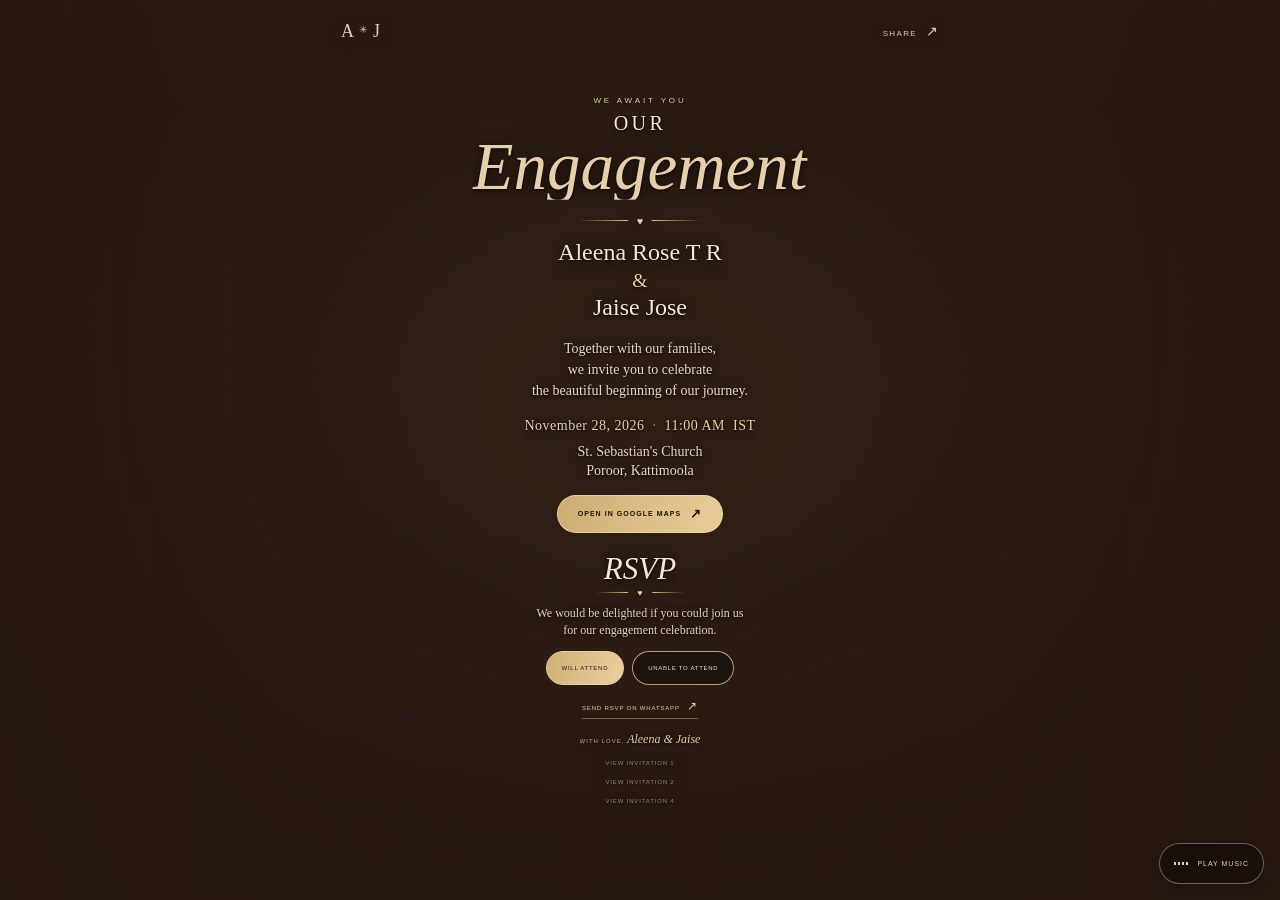
==== commit f95e7889: "invitation new" ====
--- a/index.html
+++ b/index.html
@@ -3,7 +3,7 @@
 <head>
   <meta charset="utf-8">
   <meta name="viewport" content="width=device-width, initial-scale=1, viewport-fit=cover">
-  <meta name="theme-color" content="#140f0c">
+  <meta name="theme-color" content="#302016">
   <meta name="description" content="Join Aleena Rose T R and Jaise Jose as they celebrate their engagement on November 28, 2026.">
   <meta property="og:type" content="website">
   <meta property="og:title" content="Aleena Rose T R &amp; Jaise Jose — Engagement Invitation">
@@ -62,6 +62,7 @@
     <p class="signature writing-reveal" style="--write-delay:6.7s">WITH LOVE, <span data-content="shortNames">Aleena &amp; Jaise</span></p>
     <a class="other-invitation" href="invitation1.html">VIEW INVITATION 1</a>
     <a class="other-invitation" href="invitation2.html">VIEW INVITATION 2</a>
+    <a class="other-invitation" href="invitation4.html">VIEW INVITATION 4</a>
   </main>
 
   <button class="music-control is-paused" id="music-control" type="button" aria-label="Play engagement music" aria-pressed="false" title="Play engagement music">
--- a/invitation3.css
+++ b/invitation3.css
@@ -1,19 +1,19 @@
 :root {
   color-scheme: dark;
-  --ink: #100b08;
-  --ivory: #f5ead7;
-  --ivory-dim: #cfbfa8;
-  --gold: #c9a76f;
-  --gold-light: #ead2a4;
+  --ink: #261a13;
+  --ivory: #f4e8d6;
+  --ivory-dim: #d2bea5;
+  --gold: #b58a5d;
+  --gold-light: #e7cfaa;
   --serif: "Bodoni 72", Didot, "Baskerville", Georgia, "Times New Roman", serif;
   --sans: "Avenir Next", Avenir, "Segoe UI", sans-serif;
   --script: "Snell Roundhand", "Bodoni 72", "Baskerville", Georgia, serif;
 }
 * { box-sizing: border-box; }
 html { min-width: 320px; min-height: 100%; scroll-behavior: smooth; background: var(--ink); }
-body { position: relative; isolation: isolate; min-width: 320px; min-height: 100svh; margin: 0; overflow-x: hidden; background: var(--ink); color: var(--ivory); font-family: var(--sans); font-weight: 300; -webkit-font-smoothing: antialiased; }
-body::before { position: fixed; z-index: -2; inset: 0; content: ""; background: linear-gradient(180deg, rgba(13,8,6,.12), rgba(13,8,6,.22)), url("assets/invitation2-floral-background.png") center / cover no-repeat; }
-body::after { position: fixed; z-index: -1; inset: 0; content: ""; background: radial-gradient(ellipse at 50% 49%, rgba(9,5,3,.04), rgba(9,5,3,.2) 72%), linear-gradient(90deg, rgba(9,6,4,.1), transparent 22%, transparent 78%, rgba(9,6,4,.1)); pointer-events: none; }
+body { position: relative; isolation: isolate; min-width: 320px; min-height: 100svh; margin: 0; overflow-x: hidden; background: #302016; color: var(--ivory); font-family: var(--sans); font-weight: 300; -webkit-font-smoothing: antialiased; }
+body::before { position: fixed; z-index: 0; inset: 0; content: ""; background: linear-gradient(180deg, rgba(47,29,20,.24), rgba(32,21,15,.36)), url("assets/invitation2-floral-background.png") center / cover no-repeat; pointer-events: none; }
+body::after { position: fixed; z-index: 1; inset: 0; content: ""; background: radial-gradient(ellipse at 50% 49%, rgba(111,73,43,.05), rgba(28,17,12,.3) 72%), linear-gradient(90deg, rgba(31,20,14,.13), transparent 22%, transparent 78%, rgba(31,20,14,.13)); pointer-events: none; }
 button, a { font: inherit; -webkit-tap-highlight-color: transparent; }
 button { color: inherit; }
 a { color: inherit; text-decoration: none; }
@@ -24,7 +24,7 @@
 .skip-link:focus { transform: translateY(0); }
 
 .petal-layer { position: fixed; z-index: 5; inset: 0; overflow: hidden; pointer-events: none; }
-.petal { position: absolute; top: -32px; left: var(--left); width: var(--size); height: calc(var(--size) * 1.36); border-radius: 90% 0 90% 0; opacity: 0; background: linear-gradient(140deg, #fff1e9, #e9a99d 68%, #bd8176); box-shadow: 0 0 14px rgba(239,188,160,.52); animation: petal-fall var(--duration) linear var(--delay) infinite; will-change: transform, opacity; }
+.petal { position: absolute; top: -32px; left: var(--left); width: var(--size); height: calc(var(--size) * 1.36); border-radius: 90% 0 90% 0; opacity: 0; background: linear-gradient(140deg, #f8e8d6, #deb99a 68%, #b98d70); box-shadow: 0 0 14px rgba(231,202,169,.42); animation: petal-fall var(--duration) linear var(--delay) infinite; will-change: transform, opacity; }
 .petal--one { --left: 5%; --size: 9px; --duration: 15s; --delay: -8s; --drift: 35px; --spin: 460deg; }
 .petal--two { --left: 94%; --size: 12px; --duration: 18s; --delay: -13s; --drift: -48px; --spin: 650deg; }
 .petal--three { --left: 12%; --size: 7px; --duration: 17s; --delay: -3s; --drift: 52px; --spin: 520deg; }
@@ -64,12 +64,13 @@
 .map-button { display: inline-flex; min-height: 38px; align-items: center; justify-content: center; gap: 9px; margin-top: 14px; border: 1px solid rgba(244,216,169,.78); border-radius: 30px; padding: 0 20px; background: linear-gradient(115deg, rgba(214,181,119,.94), rgba(240,213,162,.96)); color: #21160e; font-size: 7px; font-weight: 600; letter-spacing: .15em; text-shadow: none; transition: filter .25s ease, transform .25s ease; }
 .map-button:hover { filter: brightness(1.1); transform: translateY(-2px); }
 .map-button span { font-size: 13px; }
-.rsvp-panel { margin: 18px auto 0; text-align: center; }
+.rsvp-panel { position: relative; display: flex; width: 100%; flex-direction: column; align-items: center; margin: 18px auto 0; text-align: center; }
 .rsvp-title { margin: 0; color: var(--ivory); font-family: var(--script); font-size: 31px; font-weight: 400; font-style: italic; }
 .heart-rule--small { width: 88px; margin-top: 1px; }
 .heart-rule--small span { font-size: 9px; }
 .rsvp-copy { margin: 7px auto 11px; color: rgba(246,235,217,.9); font-family: var(--serif); font-size: 12px; line-height: 1.45; }
 .rsvp-actions { display: flex; flex-wrap: wrap; justify-content: center; gap: 8px; }
+.rsvp-panel .rsvp-copy, .rsvp-panel .rsvp-actions { width: 100%; text-align: center; }
 .rsvp-choice { min-height: 34px; border: 1px solid rgba(233,210,164,.75); border-radius: 30px; padding: 0 15px; background: rgba(17,11,8,.46); color: var(--ivory); cursor: pointer; font-size: 6px; letter-spacing: .12em; transition: color .2s ease, background .2s ease, border-color .2s ease; backdrop-filter: blur(3px); }
 .rsvp-choice--yes, .rsvp-choice:hover, .rsvp-choice[aria-pressed="true"] { border-color: var(--gold-light); background: linear-gradient(115deg, rgba(214,181,119,.96), rgba(240,213,162,.98)); color: #21160e; }
 .rsvp-choice[aria-pressed="true"] { box-shadow: 0 0 0 2px rgba(234,210,164,.24); }
